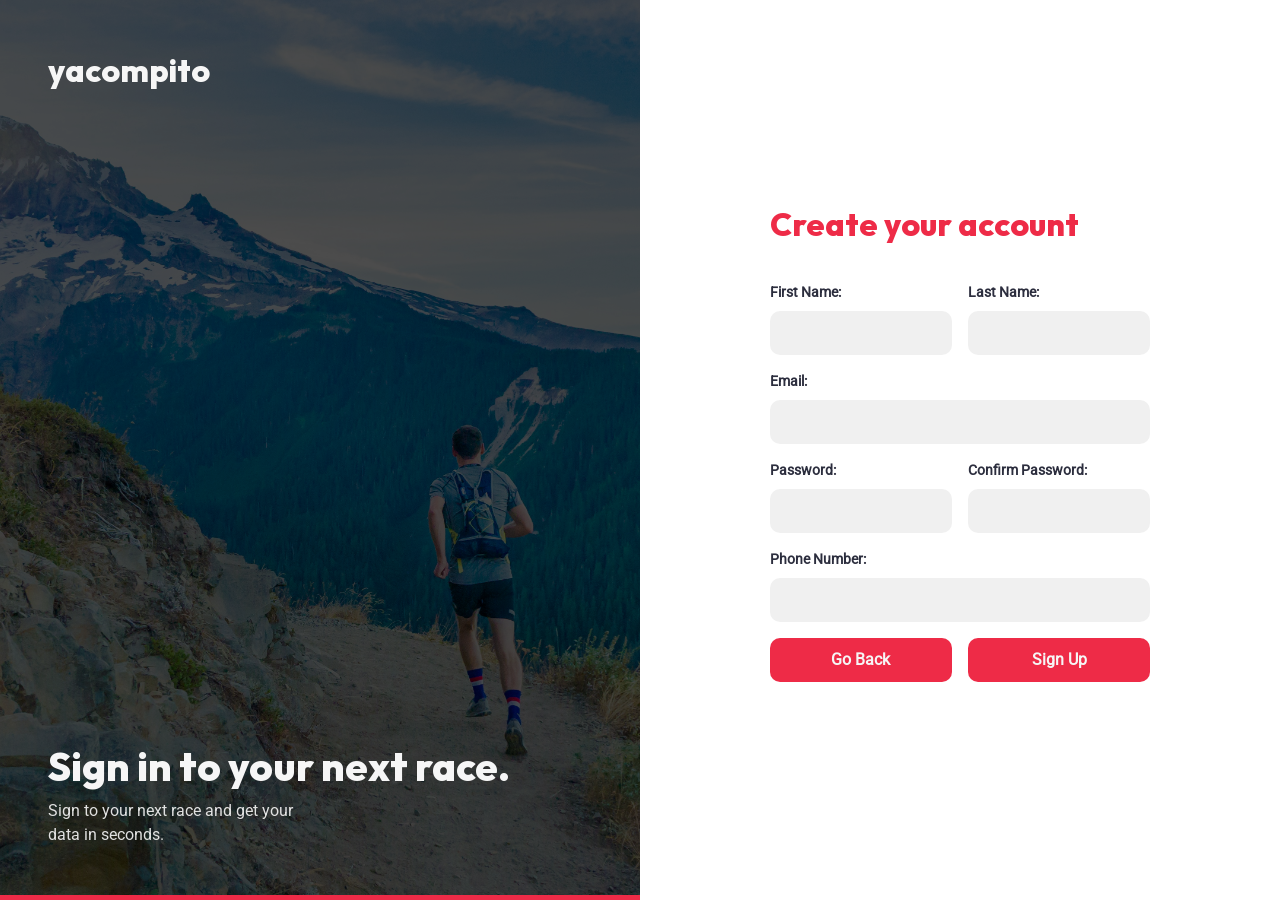
==== index.html @ 43119a1c "Style form" ====
<!doctype html>
<html lang="en">
  <head>
    <meta charset="UTF-8" />
    <meta name="viewport" content="width=device-width, initial-scale=1.0" />
    <title>Yacompito | Sign Up</title>
    <link rel="stylesheet" href="./css/style.css" />
  </head>
  <body>
    <main>
      <div>
        <span class="logo">yacompito</span>
        <div>
          <h1>Sign in to your next race.</h1>
          <p>Sign to your next race and get your data in seconds.</p>
        </div>
      </div>
      <div>
        <div class="form-container">
          <h2>Create your account</h2>
          <form action="" method="post">
            <div class="form-row">
              <div>
                <label for="first-name">First Name:</label>
                <input type="text" name="first-name" id="first-name" />
              </div>
              <div>
                <label for="last-name">Last Name:</label>
                <input type="text" name="last-name" id="last-name" />
              </div>
            </div>
            <div class="form-row">
              <div>
                <label for="email">Email:</label>
                <input type="email" name="email" id="email" />
              </div>
            </div>
            <div class="form-row">
              <div>
                <label for="password">Password:</label>
                <input type="password" name="password" id="password" />
              </div>
              <div>
                <label for="confirm-password">Confirm Password:</label>
                <input
                  type="password"
                  name="confirm-password"
                  id="confirm-password"
                />
              </div>
            </div>
            <div class="form-row">
              <div>
                <label for="phone">Phone Number:</label>
                <input type="tel" name="phone" id="phone" />
              </div>
            </div>
            <div class="form-row">
              <div>
                <button type="button">Go Back</button>
              </div>
              <div>
                <button type="button">Sign Up</button>
              </div>
            </div>
          </form>
        </div>
      </div>
    </main>
  </body>
</html>
---- css/style.css ----
@font-face {
  font-family: "Roboto";
  src:
    url("../fonts/Roboto-Regular.woff2") format("woff2"),
    url("../fonts/Roboto-Regular.woff") format("woff");
  font-weight: normal;
  font-style: normal;
  font-display: swap;
}

@font-face {
  font-family: "Outfit";
  src:
    url("../fonts/Outfit-ExtraBold.woff2") format("woff2"),
    url("../fonts/Outfit-ExtraBold.woff") format("woff");
  font-weight: bold;
  font-style: normal;
  font-display: swap;
}

/* 1. Use a more-intuitive box-sizing model */
*,
*::before,
*::after {
  box-sizing: border-box;
}

/* 2. Remove default margin */
*:not(dialog) {
  margin: 0;
}

/* 3. Enable keyword animations */
@media (prefers-reduced-motion: no-preference) {
  html {
    interpolate-size: allow-keywords;
  }
}

body {
  /* 4. Increase line-height */
  line-height: 1.5;
  /* 5. Improve text rendering */
  -webkit-font-smoothing: antialiased;
}

/* 6. Improve media defaults */
img,
picture,
video,
canvas,
svg {
  display: block;
  max-width: 100%;
}

/* 7. Inherit fonts for form controls */
input,
button,
textarea,
select {
  font: inherit;
}

/* 8. Avoid text overflows */
p,
h1,
h2,
h3,
h4,
h5,
h6 {
  overflow-wrap: break-word;
}

/* 9. Improve line wrapping */
p {
  text-wrap: pretty;
}
h1,
h2,
h3,
h4,
h5,
h6 {
  text-wrap: balance;
}

/*
  10. Create a root stacking context
*/
#root,
#__next {
  isolation: isolate;
}

/* Site styles */

:root {
  --primary-font: "Outfit", sans-serif;
  --secondary-font: "Roboto", sans-serif;

  --primary-color: #f6f6f6;
  --secondary-color: #2c2e3e;
  --accent-color: #ee2b47;

  --text-color: var(--secondary-color);
  --header-color: var(--accent-color);
}

body {
  color: var(--text-color);
  font-family: var(--secondary-font);
}

h1,
h2,
h3,
h4,
h5,
h6 {
  font-family: var(--primary-font);
  color: var(--accent-color);
}

h1 {
  font-size: 2.5rem;
}

h2 {
  font-size: 2rem;
}

main {
  display: flex;
  height: 100vh;
}
main > div:first-child {
  background-image: url("../images/runner-background.jpg");
  background-size: cover;
  background-repeat: no-repeat;
  background-position: center;
  border-bottom: 5px solid var(--accent-color);
  display: flex;
  flex-direction: column;
  justify-content: space-between;
  color: var(--primary-color);
  background-color: rgba(0, 0, 0, 0.7);
  background-blend-mode: darken;
}

main > div:first-child h1 {
  color: var(--primary-color);
}

main > div:first-child p {
  max-width: 50%;
  opacity: 0.9;
}

main > div {
  flex: 1;
  padding: 3em;
}

.logo {
  font-size: 2rem;
  font-family: var(--primary-font);
}

/* form container */
main > div:last-child {
  display: flex;
  align-items: center;
  justify-content: center;
}

.form-container {
  width: 70%;
  display: flex;
  flex-direction: column;
  gap: 2em;
}

.form-row {
  display: flex;
  gap: 1em;
  margin-bottom: 1em;
}

.form-row > div {
  display: flex;
  flex-direction: column;
  flex: 1;
  width: calc(50% - 1em);
  justify-content: end;
}

/* input elements */
input {
  --_background-color: #9a9a9a27;
  border-radius: 10px;
  padding: 10px;
  border: none;
  background-color: var(--_background-color);
}

input:focus {
  outline: 2px solid var(--accent-color);
}

label {
  font-weight: bold;
  font-size: 0.9rem;
  margin-bottom: 0.5em;
}

button {
  border-radius: 10px;
  padding: 10px;
  border: none;
  font-weight: bold;
  cursor: pointer;
}

button[type="button"] {
  background-color: var(--accent-color);
  color: var(--primary-color);
}

@media (max-width: 700px) {
  main > div:first-child {
    display: none;
  }
}
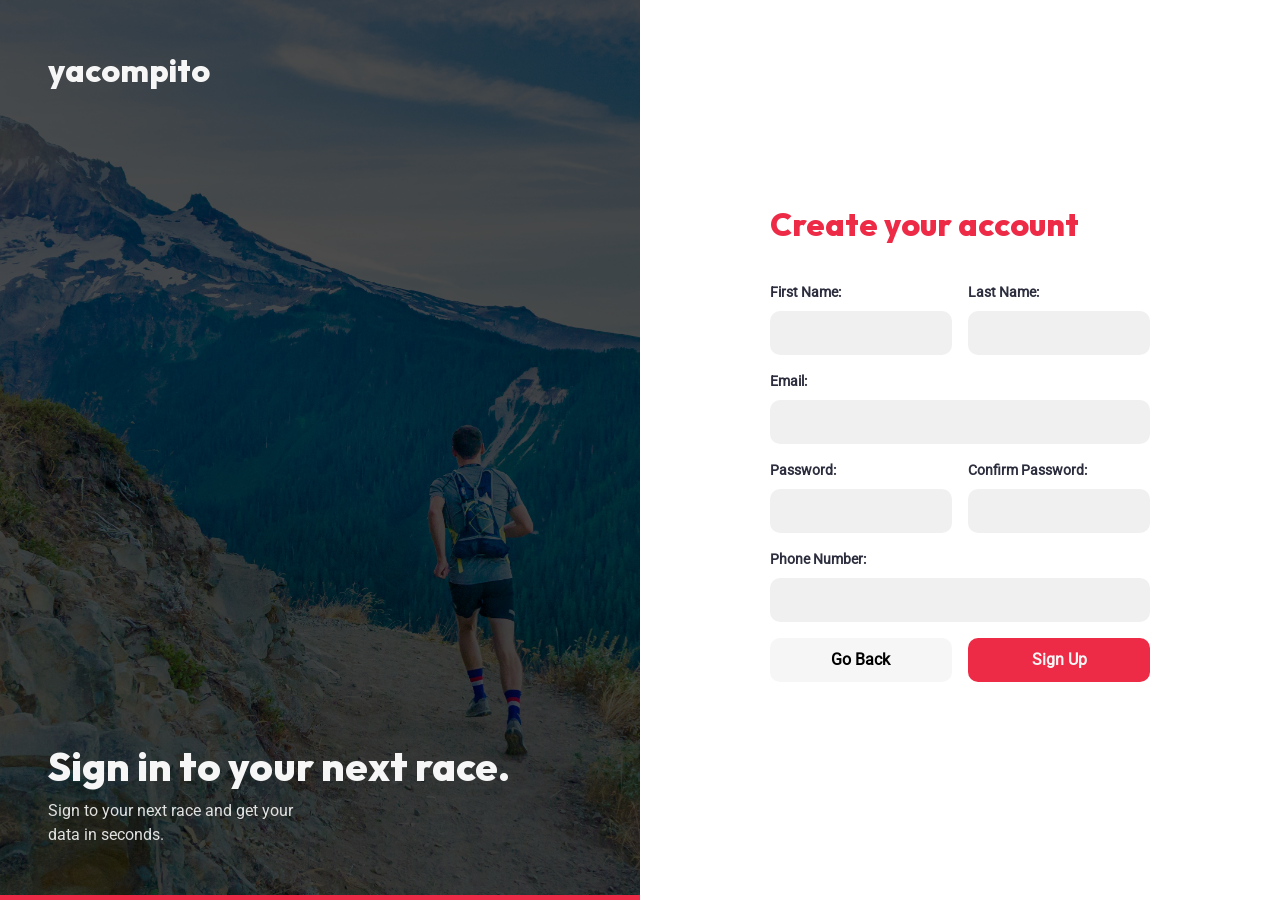
==== commit ca436069: "Style buttons" ====
--- a/index.html
+++ b/index.html
@@ -60,7 +60,7 @@
                 <button type="button">Go Back</button>
               </div>
               <div>
-                <button type="button">Sign Up</button>
+                <button type="submit">Sign Up</button>
               </div>
             </div>
           </form>
--- a/css/style.css
+++ b/css/style.css
@@ -218,14 +218,16 @@
 button {
   border-radius: 10px;
   padding: 10px;
-  border: none;
   font-weight: bold;
   cursor: pointer;
-}
-
-button[type="button"] {
+  background-color: var(--primary-color);
+  border: none;
+}
+
+button[type="submit"] {
   background-color: var(--accent-color);
   color: var(--primary-color);
+  border: none;
 }
 
 @media (max-width: 700px) {
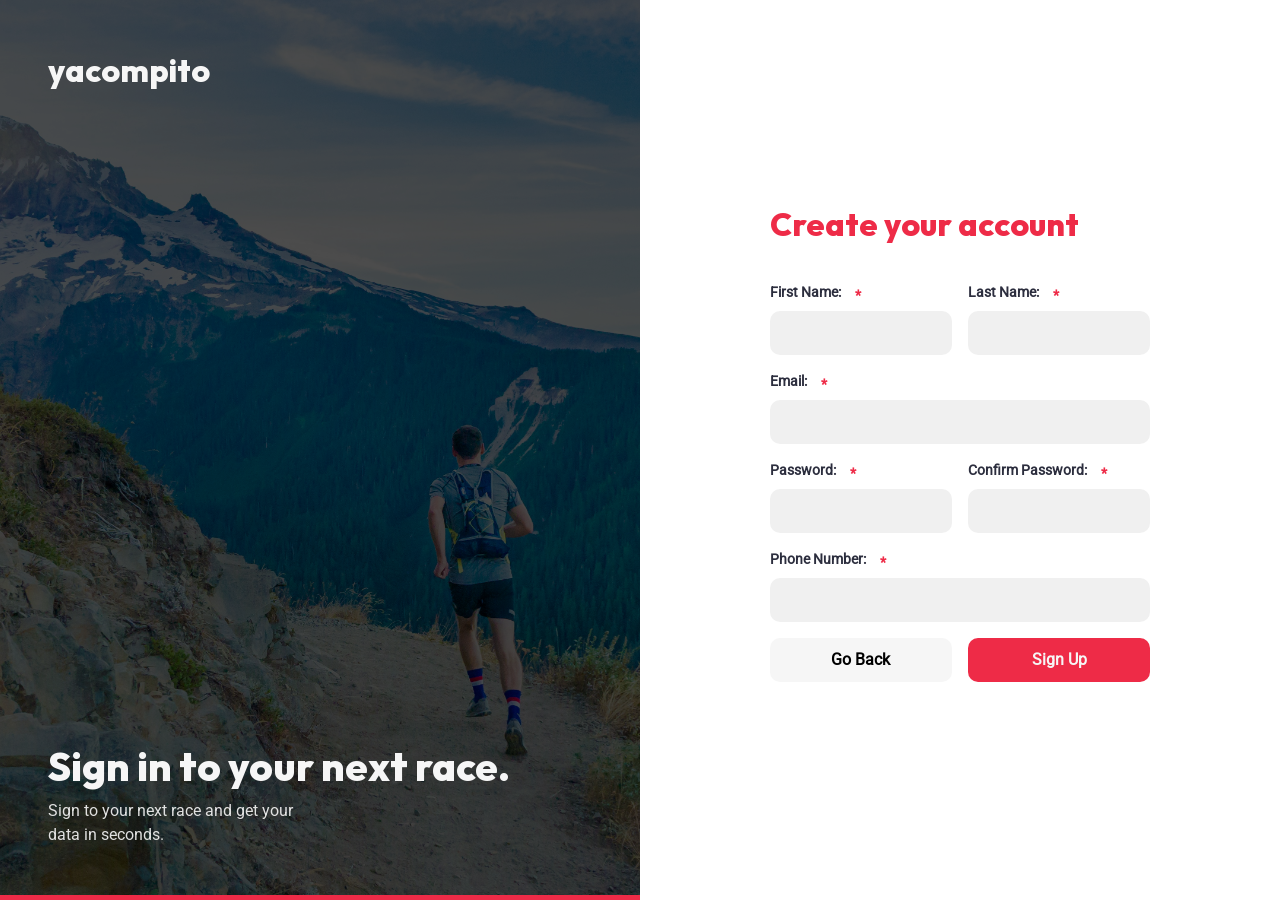
==== commit f6dc484a: "feat asterisk to required input labels" ====
--- a/index.html
+++ b/index.html
@@ -21,38 +21,41 @@
           <form action="" method="post">
             <div class="form-row">
               <div>
-                <label for="first-name">First Name:</label>
-                <input type="text" name="first-name" id="first-name" />
+                <label for="first-name" class="required">First Name:</label>
+                <input type="text" name="first-name" id="first-name" required />
               </div>
               <div>
-                <label for="last-name">Last Name:</label>
-                <input type="text" name="last-name" id="last-name" />
+                <label for="last-name" class="required">Last Name:</label>
+                <input type="text" name="last-name" id="last-name" required />
               </div>
             </div>
             <div class="form-row">
               <div>
-                <label for="email">Email:</label>
-                <input type="email" name="email" id="email" />
+                <label for="email" class="required">Email:</label>
+                <input type="email" name="email" id="email" required />
               </div>
             </div>
             <div class="form-row">
               <div>
-                <label for="password">Password:</label>
-                <input type="password" name="password" id="password" />
+                <label for="password" class="required">Password:</label>
+                <input type="password" name="password" id="password" required />
               </div>
               <div>
-                <label for="confirm-password">Confirm Password:</label>
+                <label for="confirm-password" class="required"
+                  >Confirm Password:</label
+                >
                 <input
                   type="password"
                   name="confirm-password"
                   id="confirm-password"
+                  required
                 />
               </div>
             </div>
             <div class="form-row">
               <div>
-                <label for="phone">Phone Number:</label>
-                <input type="tel" name="phone" id="phone" />
+                <label for="phone" class="required">Phone Number:</label>
+                <input type="tel" name="phone" id="phone" required />
               </div>
             </div>
             <div class="form-row">
--- a/css/style.css
+++ b/css/style.css
@@ -209,6 +209,22 @@
   outline: 2px solid var(--accent-color);
 }
 
+input:user-valid {
+  outline: 2px solid green;
+}
+input:user-invalid {
+  outline: 2px solid var(--accent-color);
+}
+
+.required::after {
+  content: "*";
+  font-weight: bold;
+  color: var(--accent-color);
+  margin-left: 1em;
+  position: relative;
+  top: 3px;
+}
+
 label {
   font-weight: bold;
   font-size: 0.9rem;
@@ -222,6 +238,10 @@
   cursor: pointer;
   background-color: var(--primary-color);
   border: none;
+  transition: 0.2s;
+}
+
+button:hover {
 }
 
 button[type="submit"] {
@@ -230,8 +250,17 @@
   border: none;
 }
 
-@media (max-width: 700px) {
+button[type="submit"]:hover {
+  background-color: var(--primary-color);
+  outline: 2px solid var(--accent-color);
+  color: var(--accent-color);
+}
+
+@media (max-width: 800px) {
   main > div:first-child {
     display: none;
   }
-}
+  main > div:last-child {
+    padding: 1em;
+  }
+}
